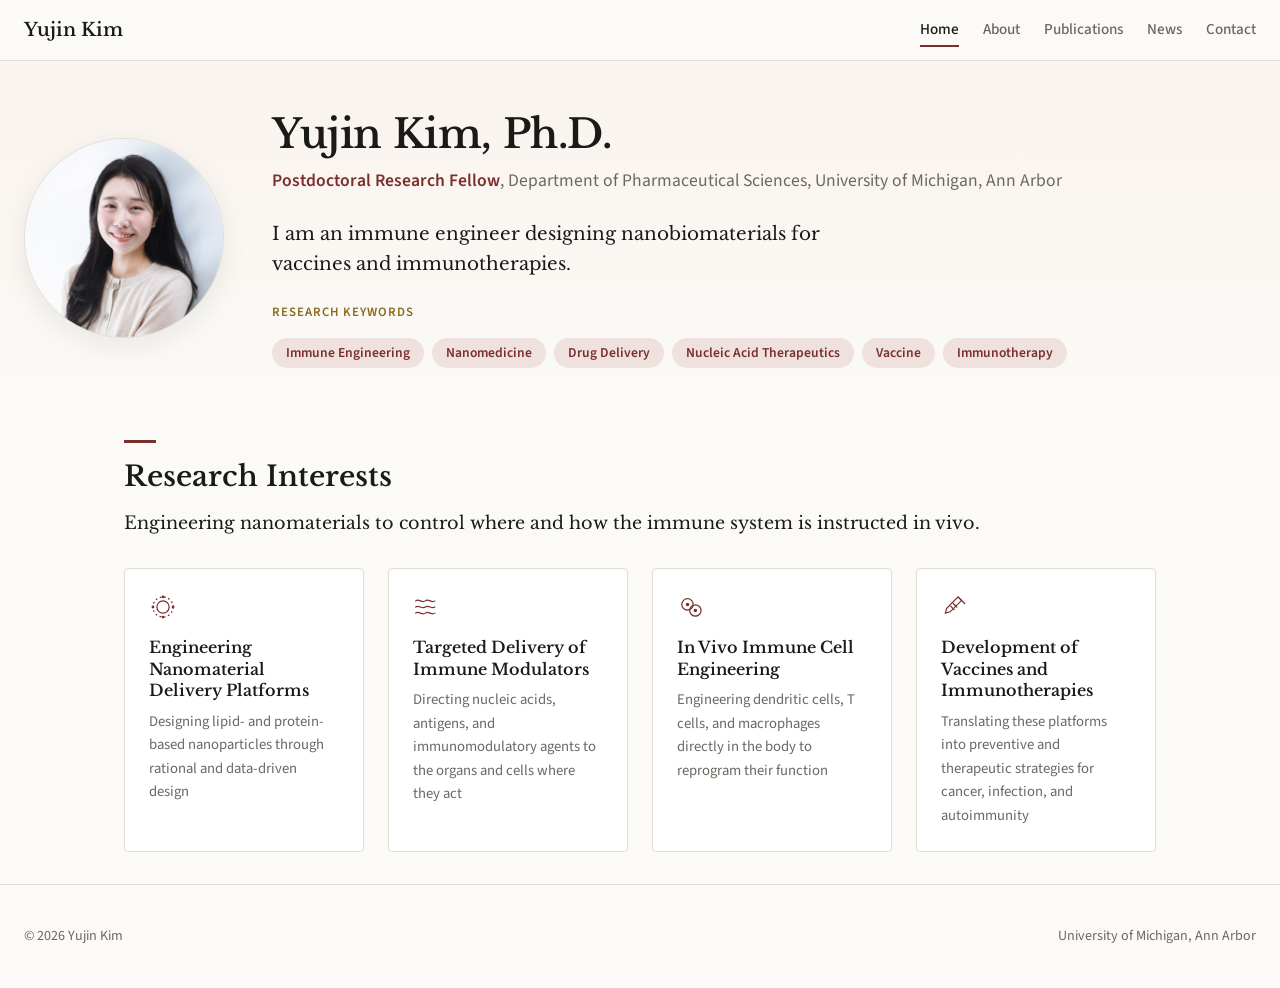
==== index.html @ 7e6575d5 "Leave the Research Interests intro undecorated The hairline read as odd in place. Removing it leaves" ====
<!DOCTYPE html>
<html lang="en">
<head>
  <meta charset="UTF-8" />
  <meta name="viewport" content="width=device-width, initial-scale=1.0" />
  <title>Yujin Kim, Ph.D. — Immune Engineering &amp; Nanomedicine</title>
  <meta name="description" content="Yujin Kim, Ph.D. — Postdoctoral Research Fellow at the University of Michigan working on immune system engineering, LNP-mRNA delivery, and cancer immunotherapy." />
  <link rel="preconnect" href="https://fonts.googleapis.com" />
  <link rel="preconnect" href="https://fonts.gstatic.com" crossorigin />
  <link href="https://fonts.googleapis.com/css2?family=Libre+Baskerville:ital,wght@0,400;0,700;1,400&family=Source+Sans+3:ital,wght@0,400;0,500;0,600;0,700&display=swap" rel="stylesheet" />
  <link rel="stylesheet" href="css/style.css?v=34" />
</head>
<body data-page="home">
  <header class="nav">
    <div class="nav__inner">
      <a class="nav__brand" href="index.html">Yujin Kim</a>
      <nav class="nav__links" aria-label="Primary">
        <a class="nav__link" data-page="home" href="index.html">Home</a>
        <a class="nav__link" data-page="about" href="about.html">About</a>
        <a class="nav__link" data-page="publications" href="publications.html">Publications</a>
        <a class="nav__link" data-page="news" href="news.html">News</a>
        <a class="nav__link" data-page="contact" href="contact.html">Contact</a>
      </nav>
    </div>
  </header>

  <main>
    <div class="hero-band">
      <div class="container">
        <section id="hero" class="hero" aria-label="Introduction"></section>
      </div>
    </div>

    <div class="container container--research">
      <section id="interests" class="section--tight"></section>
    </div>
  </main>

  <footer class="footer">
    <div class="footer__inner">
      <span>© <span id="year"></span> Yujin Kim</span>
      <span>University of Michigan, Ann Arbor</span>
    </div>
  </footer>

  <script>document.getElementById("year").textContent = new Date().getFullYear();</script>
  <script src="js/nav.js"></script>
  <script src="js/render-profile.js"></script>
</body>
</html>
---- css/style.css ----
/* =========================================================================
   Yujin Kim — Faculty Portfolio
   Single shared stylesheet. Design tokens per PROJECT_BRIEF.md §4.
   ========================================================================= */

:root {
  /* Colors */
  --bg: #FBFAF7;
  --text-primary: #1A1A18;
  --text-secondary: #6B6862;
  --accent: #7A2E2E;
  --accent-light: #EFE1DD;
  --accent-2: #8A6A1F;        /* deep gold — secondary accent */
  --accent-2-light: #F3EAD7;  /* gold tint for soft fills */
  --border: #E2DED5;
  --status-amber: #A06E2B;

  /* Typography */
  --font-heading: "Libre Baskerville", Georgia, serif;
  --font-body: "Source Sans 3", -apple-system, BlinkMacSystemFont, "Segoe UI", sans-serif;

  /* Spacing scale (8px base) */
  --s1: 8px;
  --s2: 16px;
  --s3: 24px;
  --s4: 32px;
  --s5: 40px;
  --s6: 48px;
  --s8: 64px;

  /* Layout */
  --max-text: 720px;
  --max-container: 1280px;
  --radius: 4px;
}

/* -------------------------------------------------------------------------
   Reset / base
   ------------------------------------------------------------------------- */
*,
*::before,
*::after { box-sizing: border-box; }

html { scroll-behavior: smooth; }

body {
  margin: 0;
  background: var(--bg);
  color: var(--text-primary);
  font-family: var(--font-body);
  font-size: 17px;
  line-height: 1.6;
  -webkit-font-smoothing: antialiased;
  text-rendering: optimizeLegibility;
}

h1, h2, h3, h4 {
  font-family: var(--font-heading);
  font-weight: 600;
  line-height: 1.25;
  color: var(--text-primary);
  margin: 0 0 var(--s2) 0;
}

h1 { font-size: 2.5rem; letter-spacing: -0.01em; }
h2 { font-size: 1.75rem; }
h3 { font-size: 1.25rem; }

p { margin: 0 0 var(--s2) 0; }

a {
  color: var(--accent);
  text-decoration: none;
  transition: color 150ms ease, border-color 150ms ease, opacity 150ms ease;
}
a:hover { text-decoration: underline; }

:focus-visible {
  outline: 2px solid var(--accent);
  outline-offset: 2px;
  border-radius: 2px;
}

img { max-width: 100%; display: block; }

/* -------------------------------------------------------------------------
   Layout helpers
   ------------------------------------------------------------------------- */
.container {
  max-width: var(--max-container);
  margin: 0 auto;
  padding: 0 var(--s3);
}

.container--text { max-width: var(--max-text); }
/* Contact needs room for the details + map side by side, and enough width for
   the street address to stay on one line */
.container--contact { max-width: 1080px; }
/* Publications is text-heavy — keep a comfortable reading measure */
.container--pubs { max-width: 900px; }
/* Research holds a 2-column card grid */
.container--research { max-width: 1080px; }

.section {
  padding-top: var(--s6);
  padding-bottom: var(--s6);
}

.section--tight { padding-top: var(--s4); padding-bottom: var(--s4); }

.eyebrow {
  font-size: 0.8rem;
  font-weight: 600;
  letter-spacing: 0.08em;
  text-transform: uppercase;
  color: var(--accent-2);
  margin-bottom: var(--s2);
}

/* Burgundy marker bar above every section heading */
main h2::before {
  content: "";
  display: block;
  width: 32px;
  height: 3px;
  background: var(--accent);
  margin-bottom: var(--s2);
}
/* Publication group heads are a baseline-aligned flex row — no bar there */
.pub-group__head h2::before { display: none; }

.text-secondary { color: var(--text-secondary); }

/* -------------------------------------------------------------------------
   Navigation
   ------------------------------------------------------------------------- */
.nav {
  position: sticky;
  top: 0;
  z-index: 50;
  background: rgba(251, 250, 247, 0.92);
  backdrop-filter: saturate(180%) blur(8px);
  border-bottom: 1px solid var(--border);
  transition: box-shadow 200ms ease;
}
.nav.is-scrolled { box-shadow: 0 1px 12px rgba(26, 26, 26, 0.06); }

.nav__inner {
  max-width: var(--max-container);
  margin: 0 auto;
  padding: 0 var(--s3);
  display: flex;
  align-items: center;
  justify-content: space-between;
  min-height: 60px;
  gap: var(--s3);
}

.nav__brand {
  font-family: var(--font-heading);
  font-size: 1.15rem;
  font-weight: 600;
  color: var(--text-primary);
  white-space: nowrap;
}
.nav__brand:hover { text-decoration: none; opacity: 0.75; }

.nav__links {
  display: flex;
  align-items: center;
  gap: var(--s3);
  overflow-x: auto;
  scrollbar-width: none;
  -ms-overflow-style: none;
}
.nav__links::-webkit-scrollbar { display: none; }

.nav__link {
  color: var(--text-secondary);
  font-size: 0.95rem;
  font-weight: 500;
  padding: 4px 0;
  white-space: nowrap;
  border-bottom: 2px solid transparent;
}
.nav__link:hover { color: var(--text-primary); text-decoration: none; }
.nav__link.is-active {
  color: var(--text-primary);
  border-bottom-color: var(--accent);
}

/* -------------------------------------------------------------------------
   Buttons
   ------------------------------------------------------------------------- */
.btn {
  display: inline-flex;
  align-items: center;
  gap: var(--s1);
  background: var(--accent);
  color: #fff;
  font-family: var(--font-body);
  font-size: 0.95rem;
  font-weight: 600;
  padding: 10px 20px;
  border: 1px solid var(--accent);
  border-radius: var(--radius);
  cursor: pointer;
  transition: opacity 150ms ease;
}
.btn:hover { opacity: 0.88; text-decoration: none; }

.btn--ghost {
  background: transparent;
  color: var(--accent);
}
.btn--ghost:hover { background: var(--accent-light); opacity: 1; }

/* -------------------------------------------------------------------------
   Badges
   ------------------------------------------------------------------------- */
.badge {
  display: inline-block;
  font-size: 0.75rem;
  font-weight: 600;
  line-height: 1.4;
  padding: 2px 9px;
  border-radius: 999px;
  background: var(--accent-light);
  color: var(--accent);
  white-space: nowrap;
}
.badge--status {
  background: rgba(160, 110, 43, 0.12);
  color: var(--status-amber);
}
.badge--rank {
  background: transparent;
  color: var(--text-secondary);
  padding-left: 0;
  font-weight: 500;
}
/* Link chip — soft gold fill. It separates from the pale-burgundy IF badge by
   hue rather than by weight; a solid burgundy fill was tried and pulled the eye
   far too hard. The affordance arrives on hover instead of at rest. */
a.badge--link {
  background: var(--accent-2-light);
  color: var(--accent-2);
  transition: background 150ms ease, color 150ms ease;
}
a.badge--link:hover {
  background: var(--accent-2);
  color: #fff;
  text-decoration: none;
}

/* -------------------------------------------------------------------------
   Hero (About)
   ------------------------------------------------------------------------- */
/* Warm tinted band behind the Home hero */
.hero-band {
  /* Single warm tone easing into the page — no seam, no second hue */
  background: linear-gradient(180deg, #FAF3EE 0%, var(--bg) 100%);
}

.hero {
  display: grid;
  grid-template-columns: 200px 1fr;
  gap: var(--s6);
  align-items: center;
  padding-top: var(--s6);
  padding-bottom: var(--s5);
}
.hero__photo {
  width: 200px;
  height: 200px;
  border-radius: 50%;
  object-fit: cover;
  /* Source is pre-cropped square, so plain centering is correct */
  object-position: 50% 50%;
  border: 1px solid var(--border);
  background: var(--accent-light);
  box-shadow: 0 8px 28px rgba(26, 26, 24, 0.08);
}
.hero__photo--placeholder {
  display: flex;
  align-items: center;
  justify-content: center;
  color: var(--accent);
  font-family: var(--font-heading);
  font-size: 3rem;
  font-weight: 600;
}
.hero__name { margin-bottom: var(--s1); }
.hero__title {
  font-size: 1.1rem;
  color: var(--text-secondary);
  margin-bottom: var(--s3);
}
.hero__title strong { color: var(--accent); font-weight: 600; }
.hero__tagline {
  font-family: var(--font-heading);
  font-size: 1.15rem;
  color: var(--text-primary);
  max-width: 46ch;
  margin: 0;
}

/* -------------------------------------------------------------------------
   Bio / prose
   ------------------------------------------------------------------------- */
.prose p { margin-bottom: var(--s3); }
.prose__lead { font-size: 1.1rem; color: var(--text-primary); }
.prose a { font-weight: 700; }
/* Emphasis inside the bio. Burgundy at regular weight — gold was tried first
   and Yujin preferred burgundy. The PI links in this same block are burgundy
   *and bold*, so weight is the only thing separating the two; that was raised
   and accepted. No font-weight here by request. */
.prose__accent { color: var(--accent); }
.prose p:last-child { margin-bottom: 0; }

.draft-note {
  font-size: 0.8rem;
  color: var(--status-amber);
  margin-top: var(--s2);
}

/* -------------------------------------------------------------------------
   Quick facts strip
   ------------------------------------------------------------------------- */
.facts {
  display: flex;
  flex-wrap: wrap;
  gap: var(--s2) var(--s6);
  padding: var(--s4) 0;
  border-top: 1px solid var(--border);
  border-bottom: 1px solid var(--border);
}
.fact__num {
  font-family: var(--font-heading);
  font-size: 2rem;
  font-weight: 600;
  color: var(--accent);
  line-height: 1;
}
.fact__label {
  font-size: 0.85rem;
  color: var(--text-secondary);
  margin-top: 6px;
}

/* -------------------------------------------------------------------------
   Timeline (education / career)
   ------------------------------------------------------------------------- */
.timeline { display: grid; gap: var(--s3); }
.timeline__item {
  display: grid;
  grid-template-columns: 150px 1fr;
  gap: var(--s3);
  padding-bottom: var(--s3);
  border-bottom: 1px solid var(--border);
}
.timeline__item:last-child { border-bottom: none; padding-bottom: 0; }
/* Honors entries are short — tighten their rhythm */
.timeline--tight { gap: var(--s2); }
.timeline--tight .timeline__item { padding-bottom: var(--s2); }
.timeline__years { color: var(--accent); font-weight: 600; font-size: 0.9rem; padding-top: 2px; }
.timeline__role { font-weight: 600; }
.timeline__meta { color: var(--text-secondary); font-size: 0.92rem; }

/* -------------------------------------------------------------------------
   Research theme cards
   ------------------------------------------------------------------------- */
.themes {
  display: grid;
  grid-template-columns: repeat(2, 1fr);
  gap: var(--s4);
}
.theme {
  display: flex;
  flex-direction: column;
  border: 1px solid var(--border);
  border-radius: var(--radius);
  overflow: hidden;
  background: #fff;
  transition: box-shadow 200ms ease, transform 200ms ease;
}
.theme:hover {
  box-shadow: 0 6px 24px rgba(26, 26, 26, 0.07);
  transform: translateY(-2px);
}
.theme__figure {
  aspect-ratio: 16 / 9;
  display: flex;
  align-items: center;
  justify-content: center;
  border-bottom: 1px solid var(--border);
}
/* No artwork yet: the theme's own line icon on a soft tint, so the card reads
   as designed rather than unfinished. Replaced by --image once a figure exists. */
.theme__figure--icon {
  background: linear-gradient(135deg, var(--accent-light), #F4EFE7);
  color: var(--accent);
}
.theme__figure--icon svg { width: 44px; height: 44px; opacity: 0.85; }
.theme__figure--image {
  width: 100%;
  object-fit: cover;
  background: var(--accent-light);
}
.theme__body { padding: var(--s3); }
.theme__title { font-size: 1.15rem; margin-bottom: var(--s1); }
.theme__desc { margin: 0; color: var(--text-secondary); font-size: 0.97rem; }

/* Research keywords — chips above the interest list on Home */
.keywords {
  display: flex;
  flex-wrap: wrap;
  gap: var(--s1);
  margin-bottom: var(--s4);
}
/* Labelled keyword group in the hero, below the tagline */
.hero__keywords { margin-top: var(--s3); }
.hero__keywords .keywords { margin-bottom: 0; }
.keyword {
  font-size: 0.85rem;
  font-weight: 600;
  line-height: 1.4;
  padding: 5px 14px;
  border-radius: 999px;
  background: var(--accent-light);
  color: var(--accent);
}

/* Research interests — four CV research fields, side by side on Home */
/* Section intro under the Research Interests heading. Plain — no quotation
   marks, no rules of any kind. Three decorations have now been tried here and
   all three were rejected: a burgundy LEFT rule (collided with the bar
   main h2::before draws above every h2), generated quotation marks (made sense
   only while the line was first person, and read as a quoted fragment once it
   wasn't), and a hairline BELOW it (Yujin: too odd). Leave it undecorated.
   Upright, not italic — Libre Baskerville italic was tried on the hero tagline
   and rejected as hard to read. A touch smaller than that tagline so the two
   don't compete. */
.interest-grid__tagline {
  margin: 0 0 var(--s4) 0;
  font-family: var(--font-heading);
  font-size: 1.1rem;
  line-height: 1.5;
  color: var(--text-primary);
}
.interest-grid {
  display: grid;
  grid-template-columns: repeat(4, 1fr);
  gap: var(--s3);
  align-items: stretch;
}
.interest-card {
  display: flex;
  flex-direction: column;
  padding: var(--s3);
  background: #fff;
  border: 1px solid var(--border);
  border-radius: var(--radius);
  transition: box-shadow 200ms ease, transform 200ms ease;
}
.interest-card:hover {
  box-shadow: 0 6px 24px rgba(26, 26, 24, 0.07);
  transform: translateY(-2px);
}
.interest-card__icon { display: block; color: var(--accent); margin-bottom: var(--s2); }
.interest-card__icon svg { width: 28px; height: 28px; display: block; }
.interest-card__title {
  font-size: 1rem;
  line-height: 1.35;
  margin: 0 0 var(--s1) 0;
}
.interest-card__desc {
  margin: 0;
  color: var(--text-secondary);
  font-size: 0.92rem;
}
.interests__more { margin-top: var(--s4); font-size: 0.95rem; }

/* -------------------------------------------------------------------------
   News — press coverage as thumbnail cards
   ------------------------------------------------------------------------- */
.news-list { display: grid; gap: var(--s3); }
.news-item {
  display: grid;
  grid-template-columns: 140px 1fr;
  gap: var(--s3);
  align-items: start;
  padding: var(--s3);
  border: 1px solid var(--border);
  border-radius: var(--radius);
  background: #fff;
  transition: box-shadow 200ms ease;
}
/* The card holds several outlet links, so it is not itself a link — no lift on
   hover, just a soft shadow marking the row under the cursor. */
.news-item:hover { box-shadow: 0 6px 24px rgba(26, 26, 24, 0.07); }

.news-item__thumb {
  width: 140px;
  height: 140px;
  border: 1px solid var(--border);
  border-radius: calc(var(--radius) - 2px);
  background: #fff;
  display: flex;
  flex-direction: column;
  align-items: center;
  justify-content: center;
  gap: 2px;
}

/* contain, not cover: these are the papers' own TOC figures and must not be
   cropped (theme figures use cover). The influenza one is portrait, so it
   letterboxes inside the square rather than losing the top of the nanobarrel. */
.news-item__thumb--image { object-fit: contain; padding: var(--s1); }
.news-item__thumb--tile {
  background: linear-gradient(135deg, var(--accent-light), #F4EFE7);
  color: var(--accent);
  text-align: center;
  padding: var(--s1);
}
.news-item__tile-main {
  font-family: var(--font-heading);
  font-weight: 700;
  font-size: 0.95rem;
  line-height: 1.15;
  letter-spacing: 0.02em;
}
.news-item__tile-sub {
  font-size: 0.65rem;
  font-weight: 600;
  letter-spacing: 0.14em;
  text-transform: uppercase;
  opacity: 0.8;
}

.news-item__headline {
  margin: 0;
  font-family: var(--font-heading);
  font-weight: 700;
  font-size: 1.05rem;
  line-height: 1.4;
}
.news-item__meta {
  margin-top: var(--s1);
  color: var(--text-secondary);
  font-size: 0.88rem;
}

/* Outlets that covered the paper — chip links, same shape as .keyword */
.news-item__outlets {
  display: flex;
  flex-wrap: wrap;
  gap: var(--s1);
  margin-top: var(--s2);
}
.news-outlet {
  font-size: 0.85rem;
  font-weight: 600;
  line-height: 1.4;
  padding: 5px 12px;
  border-radius: 999px;
  border: 1px solid var(--border);
  background: var(--bg);
  color: var(--text-primary);
}
.news-outlet:hover {
  text-decoration: none;
  border-color: var(--accent);
  background: var(--accent-light);
  color: var(--accent);
}
.news-outlet__hint {
  font-weight: 400;
  font-size: 0.78rem;
  color: var(--text-secondary);
}
.news-outlet:hover .news-outlet__hint { color: inherit; }

/* -------------------------------------------------------------------------
   Publications
   ------------------------------------------------------------------------- */
.pub-group { margin-bottom: var(--s6); }
.pub-group__head {
  display: flex;
  align-items: baseline;
  gap: var(--s2);
  margin-bottom: var(--s3);
  padding-bottom: var(--s2);
  border-bottom: 2px solid var(--accent);
}
.pub-group__count {
  font-size: 0.9rem;
  color: var(--text-secondary);
  font-family: var(--font-body);
}

.pub {
  display: grid;
  grid-template-columns: 64px 1fr;
  gap: var(--s3);
  padding: var(--s3) 0;
  border-bottom: 1px solid var(--border);
}
.pub__year {
  font-family: var(--font-heading);
  font-size: 1.1rem;
  color: var(--accent);
  font-weight: 600;
  padding-top: 2px;
}
.pub__status { margin-bottom: 8px; }
.pub__title {
  font-size: 1.05rem;
  font-weight: 600;
  margin: 0 0 6px 0;
  line-height: 1.4;
}
.pub__authors { color: var(--text-secondary); font-size: 0.95rem; margin: 0 0 4px 0; }
.pub__authors strong { color: var(--text-primary); font-weight: 700; }
/* † co-first, * co-corresponding — footnote markers, so they ride above the
   baseline. line-height: 0 keeps raising them from opening up the line spacing. */
sup {
  font-size: 0.72em;
  line-height: 0;
  vertical-align: super;
  font-weight: 600;
}
.pub__journal { font-size: 0.95rem; margin: 0 0 8px 0; }
.pub__journal em { font-style: italic; font-weight: 700; color: var(--accent); }
.pub__meta { color: var(--text-secondary); }
/* Cover / feature credit, tucked onto the end of the citation. Burgundy, but
   deliberately neither bold nor italic — the journal name is the only
   bold-italic thing on this line, and that weight difference is what separates
   them. (Gold was tried here and reverted.) */
.pub__cover { color: var(--accent); }
.pub__badges { display: flex; flex-wrap: wrap; gap: var(--s1) var(--s2); align-items: center; margin-top: 8px; }
.pub__note { font-size: 0.85rem; color: var(--text-secondary); font-style: italic; }

/* Patents */
.patents { margin-top: var(--s4); }
.patent {
  padding: var(--s3) 0;
  border-bottom: 1px solid var(--border);
}
.patent__title { font-weight: 600; margin: 0 0 4px 0; font-size: 1rem; }
.patent__inventors { color: var(--text-secondary); font-size: 0.92rem; margin: 0 0 4px 0; }
.patent__inventors strong { color: var(--text-primary); font-weight: 700; }
.patent__status { color: var(--text-secondary); font-size: 0.88rem; margin: 0; }

/* -------------------------------------------------------------------------
   Contact
   ------------------------------------------------------------------------- */
.contact-layout {
  display: grid;
  grid-template-columns: minmax(0, 1fr) 340px;
  gap: var(--s6);
  align-items: start;
}
.contact-grid { display: grid; gap: var(--s4); max-width: 640px; }
.contact-row { display: grid; grid-template-columns: 130px 1fr; gap: var(--s3); align-items: start; }
.contact-row__label {
  font-size: 0.8rem;
  font-weight: 600;
  letter-spacing: 0.06em;
  text-transform: uppercase;
  color: var(--text-secondary);
  padding-top: 3px;
}
.contact-links { display: flex; flex-direction: column; gap: var(--s1); }
.contact-links a { display: inline-flex; align-items: center; gap: var(--s1); }
/* Work / Personal marker. Neutral grey on purpose: burgundy would read as a
   link, and gold is already the Link chip on Publications. */
.contact-email { display: flex; align-items: baseline; gap: var(--s2); flex-wrap: wrap; }
.contact-email__tag {
  font-size: 0.68rem;
  font-weight: 600;
  letter-spacing: 0.07em;
  text-transform: uppercase;
  color: var(--text-secondary);
  border: 1px solid var(--border);
  border-radius: 999px;
  padding: 1px 9px;
  white-space: nowrap;
}
.contact-icon { display: inline-flex; flex-shrink: 0; }
.contact-icon svg { width: 16px; height: 16px; display: block; }

.contact-map {
  border: 1px solid var(--border);
  border-radius: var(--radius);
  overflow: hidden;
}
.contact-map iframe {
  display: block;
  width: 100%;
  height: 280px;
  border: 0;
  /* Soften Google's default colors toward the site's warm palette */
  filter: saturate(0.9);
}
.contact-map__link {
  margin-top: var(--s2);
  font-size: 0.9rem;
}

/* -------------------------------------------------------------------------
   Footer
   ------------------------------------------------------------------------- */
.footer {
  border-top: 1px solid var(--border);
  padding: var(--s5) 0;
  color: var(--text-secondary);
  font-size: 0.88rem;
}
.footer__inner {
  max-width: var(--max-container);
  margin: 0 auto;
  padding: 0 var(--s3);
  display: flex;
  flex-wrap: wrap;
  justify-content: space-between;
  gap: var(--s2);
}

/* -------------------------------------------------------------------------
   Entrance animation (subtle polish)
   ------------------------------------------------------------------------- */
.reveal {
  opacity: 0;
  transform: translateY(8px);
  animation: reveal 500ms ease forwards;
}
@keyframes reveal {
  to { opacity: 1; transform: translateY(0); }
}
@media (prefers-reduced-motion: reduce) {
  html { scroll-behavior: auto; }
  .reveal { animation: none; opacity: 1; transform: none; }
  .theme:hover { transform: none; }
}

/* -------------------------------------------------------------------------
   Responsive
   ------------------------------------------------------------------------- */
@media (max-width: 1024px) {
  h1 { font-size: 2.15rem; }
  .interest-grid { grid-template-columns: repeat(2, 1fr); }
}

/* Contact: stack the map below the details before the columns get cramped.
   The threshold is the container width, not an arbitrary breakpoint — any
   narrower and the value column can no longer hold the address on one line. */
@media (max-width: 1080px) {
  .contact-layout { grid-template-columns: 1fr; gap: var(--s5); }
}

@media (max-width: 640px) {
  body { font-size: 16px; }
  h1 { font-size: 1.9rem; }
  h2 { font-size: 1.5rem; }

  .section, .hero { padding-top: var(--s4); padding-bottom: var(--s4); }
  .section--tight { padding-top: var(--s3); padding-bottom: var(--s3); }

  .hero {
    grid-template-columns: 1fr;
    gap: var(--s3);
    text-align: left;
  }
  .hero__photo { width: 128px; height: 128px; }
  .hero__photo--placeholder { font-size: 2rem; }

  .themes { grid-template-columns: 1fr; gap: var(--s3); }
  .interest-grid { grid-template-columns: 1fr; }
  .facts { gap: var(--s3) var(--s5); }
  .timeline__item { grid-template-columns: 1fr; gap: 4px; }
  /* Keep the row side by side — a full-width square would dominate the screen */
  .news-item { grid-template-columns: 88px 1fr; gap: var(--s2); padding: var(--s2); }
  .news-item__thumb { width: 88px; height: 88px; }
  .news-item__tile-main { font-size: 0.8rem; }
  .news-item__tile-sub { font-size: 0.58rem; letter-spacing: 0.1em; }
  .pub { grid-template-columns: 1fr; gap: var(--s1); }
  .pub__year { padding-top: 0; }
  .contact-row { grid-template-columns: 1fr; gap: 4px; }
  .contact-map iframe { height: 240px; }
}
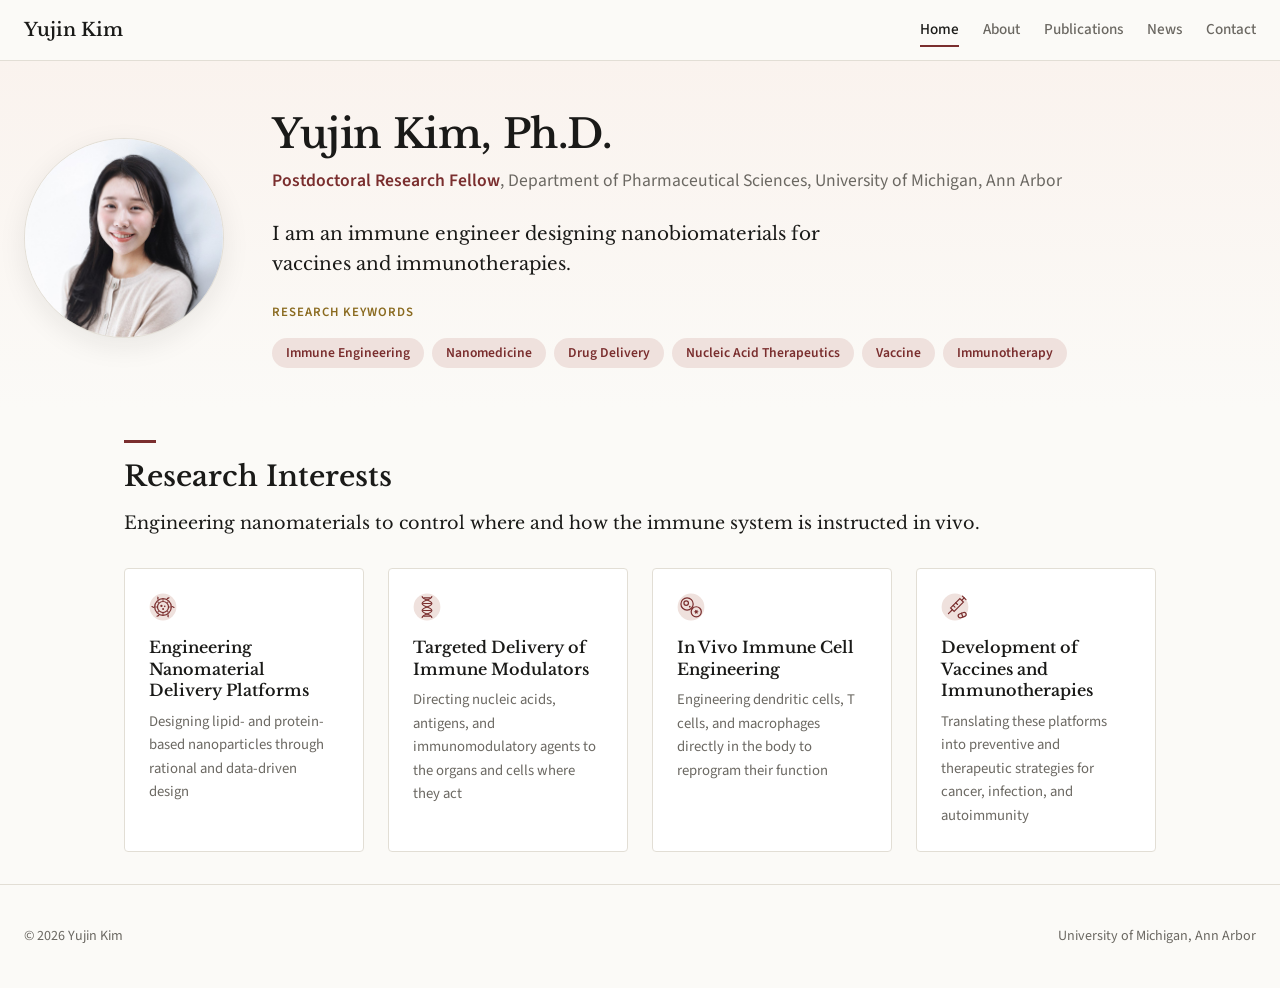
==== commit 178acffe: "Redraw the research-interest icons to match the card content The four Home cards now carry motifs fr" ====
--- a/index.html
+++ b/index.html
@@ -8,7 +8,7 @@
   <link rel="preconnect" href="https://fonts.googleapis.com" />
   <link rel="preconnect" href="https://fonts.gstatic.com" crossorigin />
   <link href="https://fonts.googleapis.com/css2?family=Libre+Baskerville:ital,wght@0,400;0,700;1,400&family=Source+Sans+3:ital,wght@0,400;0,500;0,600;0,700&display=swap" rel="stylesheet" />
-  <link rel="stylesheet" href="css/style.css?v=34" />
+  <link rel="stylesheet" href="css/style.css?v=35" />
 </head>
 <body data-page="home">
   <header class="nav">
--- a/css/style.css
+++ b/css/style.css
@@ -467,6 +467,8 @@
   box-shadow: 0 6px 24px rgba(26, 26, 24, 0.07);
   transform: translateY(-2px);
 }
+/* Icon ABOVE the title. An icon-left-of-title flex row at 44px was tried
+   2026-08-07 and reverted the same day — Yujin: "B2로 바꾼게 더 못생겼어". */
 .interest-card__icon { display: block; color: var(--accent); margin-bottom: var(--s2); }
 .interest-card__icon svg { width: 28px; height: 28px; display: block; }
 .interest-card__title {
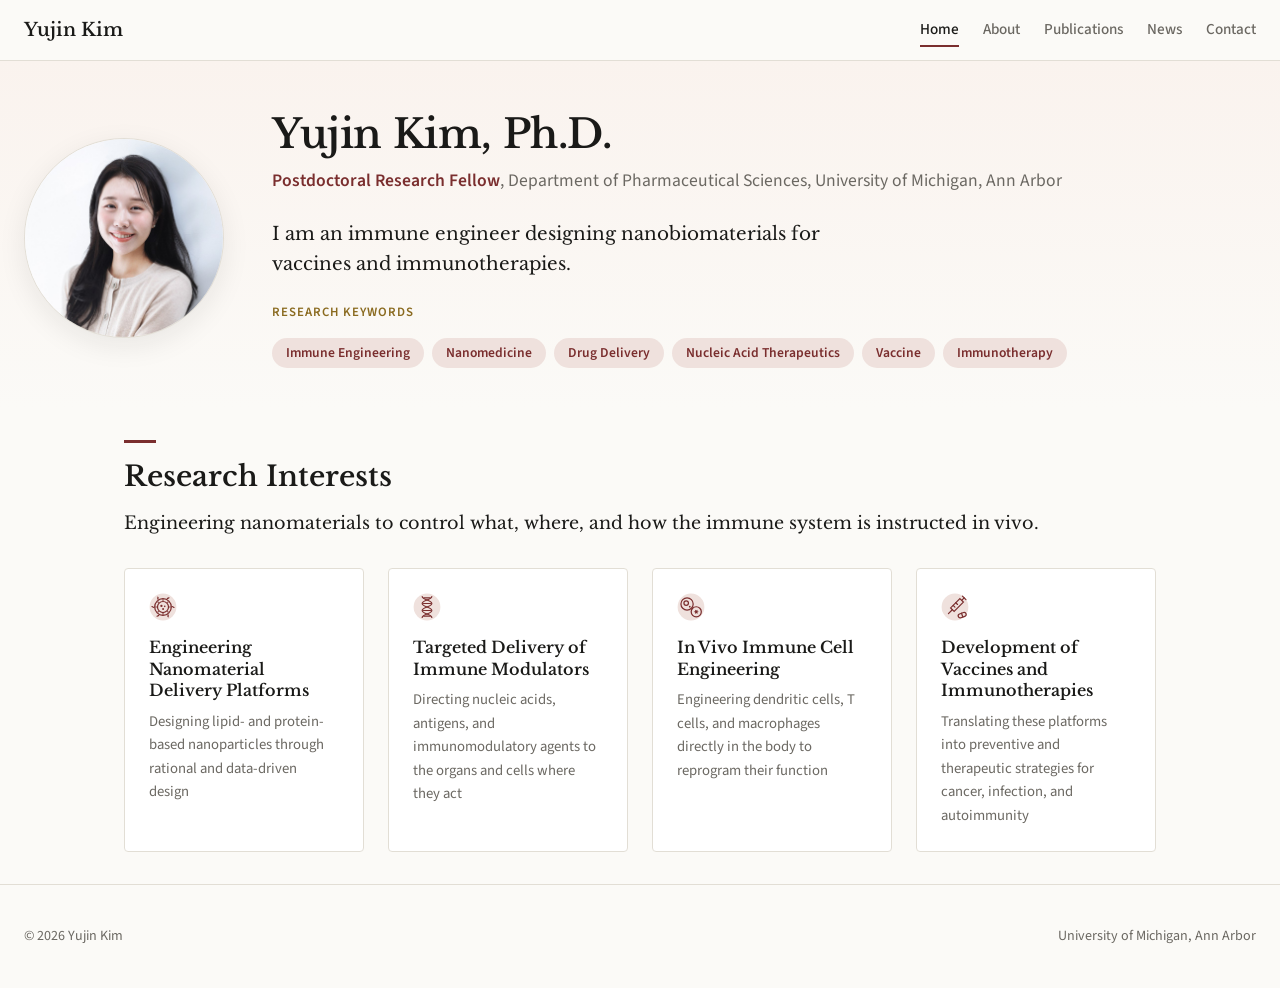
==== commit 7f09e0ef: "Widen About, Publications, and News to 1080px to match Contact The About container gets its own clas" ====
--- a/index.html
+++ b/index.html
@@ -8,7 +8,8 @@
   <link rel="preconnect" href="https://fonts.googleapis.com" />
   <link rel="preconnect" href="https://fonts.gstatic.com" crossorigin />
   <link href="https://fonts.googleapis.com/css2?family=Libre+Baskerville:ital,wght@0,400;0,700;1,400&family=Source+Sans+3:ital,wght@0,400;0,500;0,600;0,700&display=swap" rel="stylesheet" />
-  <link rel="stylesheet" href="css/style.css?v=35" />
+  <link rel="stylesheet" href="css/style.css?v=37" />
+  <link rel="preload" href="data/profile.json" as="fetch" crossorigin="anonymous" />
 </head>
 <body data-page="home">
   <header class="nav">
--- a/css/style.css
+++ b/css/style.css
@@ -96,8 +96,11 @@
 /* Contact needs room for the details + map side by side, and enough width for
    the street address to stay on one line */
 .container--contact { max-width: 1080px; }
-/* Publications is text-heavy — keep a comfortable reading measure */
-.container--pubs { max-width: 900px; }
+/* About matches the other wide pages; the bio itself stays on a reading
+   measure via .prose below */
+.container--about { max-width: 1080px; }
+/* Publications and News — widened to match Contact (900px felt narrow) */
+.container--pubs { max-width: 1080px; }
 /* Research holds a 2-column card grid */
 .container--research { max-width: 1080px; }
 
@@ -308,6 +311,9 @@
 /* -------------------------------------------------------------------------
    Bio / prose
    ------------------------------------------------------------------------- */
+/* The About container widened to 1080px, but paragraphs at that measure run
+   ~125 characters a line — the prose keeps the old text width instead. */
+.prose { max-width: var(--max-text); }
 .prose p { margin-bottom: var(--s3); }
 .prose__lead { font-size: 1.1rem; color: var(--text-primary); }
 .prose a { font-weight: 700; }
@@ -735,7 +741,8 @@
 .reveal {
   opacity: 0;
   transform: translateY(8px);
-  animation: reveal 500ms ease forwards;
+  /* 500ms read as loading lag on every tab click; 200ms keeps the polish. */
+  animation: reveal 200ms ease forwards;
 }
 @keyframes reveal {
   to { opacity: 1; transform: translateY(0); }
